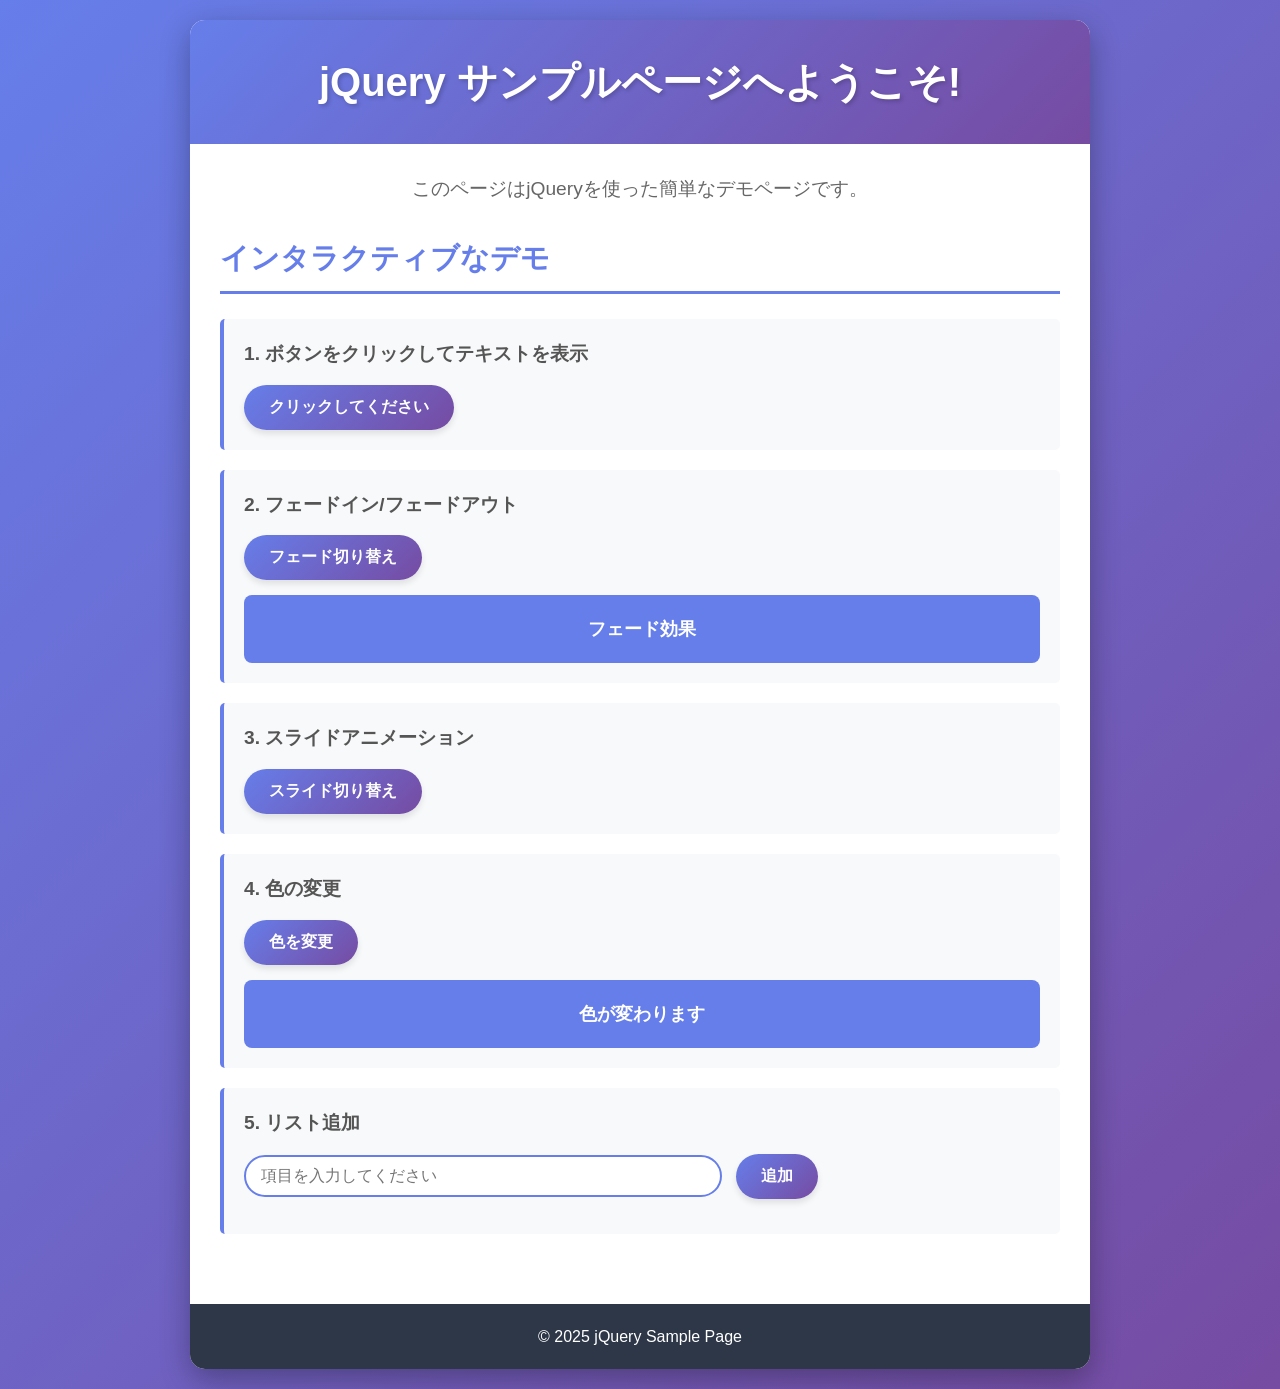
==== index.html @ 2f4ea009 "Add jQuery sample web page with interactive demos Created a complete jQuery sample page with the fol" ====
<!DOCTYPE html>
<html lang="ja">
<head>
    <meta charset="UTF-8">
    <meta name="viewport" content="width=device-width, initial-scale=1.0">
    <title>jQuery サンプルページ</title>
    <link rel="stylesheet" href="css/style.css">
</head>
<body>
    <div class="container">
        <header>
            <h1>jQuery サンプルページへようこそ!</h1>
        </header>

        <main>
            <section class="intro">
                <p>このページはjQueryを使った簡単なデモページです。</p>
            </section>

            <section class="demo-section">
                <h2>インタラクティブなデモ</h2>

                <div class="demo-box">
                    <h3>1. ボタンをクリックしてテキストを表示</h3>
                    <button id="showText" class="btn">クリックしてください</button>
                    <p id="hiddenText" class="hidden">こんにちは!jQueryが動いています!</p>
                </div>

                <div class="demo-box">
                    <h3>2. フェードイン/フェードアウト</h3>
                    <button id="fadeToggle" class="btn">フェード切り替え</button>
                    <div id="fadeBox" class="color-box">フェード効果</div>
                </div>

                <div class="demo-box">
                    <h3>3. スライドアニメーション</h3>
                    <button id="slideToggle" class="btn">スライド切り替え</button>
                    <div id="slideContent" class="slide-content">
                        <p>これはスライドで表示されるコンテンツです。</p>
                        <p>jQueryのアニメーション機能を使っています。</p>
                    </div>
                </div>

                <div class="demo-box">
                    <h3>4. 色の変更</h3>
                    <button id="changeColor" class="btn">色を変更</button>
                    <div id="colorBox" class="color-box">色が変わります</div>
                </div>

                <div class="demo-box">
                    <h3>5. リスト追加</h3>
                    <input type="text" id="itemInput" placeholder="項目を入力してください">
                    <button id="addItem" class="btn">追加</button>
                    <ul id="itemList"></ul>
                </div>
            </section>
        </main>

        <footer>
            <p>&copy; 2025 jQuery Sample Page</p>
        </footer>
    </div>

    <!-- jQuery CDN -->
    <script src="https://code.jquery.com/jquery-3.7.1.min.js"></script>
    <!-- カスタムJavaScript -->
    <script src="js/main.js"></script>
</body>
</html>
---- css/style.css ----
/* リセットとベーススタイル */
* {
    margin: 0;
    padding: 0;
    box-sizing: border-box;
}

body {
    font-family: 'Segoe UI', Tahoma, Geneva, Verdana, sans-serif;
    line-height: 1.6;
    color: #333;
    background: linear-gradient(135deg, #667eea 0%, #764ba2 100%);
    min-height: 100vh;
    padding: 20px;
}

/* コンテナ */
.container {
    max-width: 900px;
    margin: 0 auto;
    background: white;
    border-radius: 15px;
    box-shadow: 0 10px 30px rgba(0, 0, 0, 0.3);
    overflow: hidden;
}

/* ヘッダー */
header {
    background: linear-gradient(135deg, #667eea 0%, #764ba2 100%);
    color: white;
    padding: 30px;
    text-align: center;
}

header h1 {
    font-size: 2.5rem;
    text-shadow: 2px 2px 4px rgba(0, 0, 0, 0.2);
}

/* メインコンテンツ */
main {
    padding: 30px;
}

.intro {
    text-align: center;
    margin-bottom: 30px;
    font-size: 1.2rem;
    color: #666;
}

/* デモセクション */
.demo-section h2 {
    color: #667eea;
    margin-bottom: 25px;
    font-size: 1.8rem;
    border-bottom: 3px solid #667eea;
    padding-bottom: 10px;
}

.demo-box {
    background: #f8f9fa;
    border-left: 4px solid #667eea;
    padding: 20px;
    margin-bottom: 20px;
    border-radius: 5px;
    transition: transform 0.3s ease;
}

.demo-box:hover {
    transform: translateX(5px);
    box-shadow: 0 4px 8px rgba(0, 0, 0, 0.1);
}

.demo-box h3 {
    color: #555;
    margin-bottom: 15px;
    font-size: 1.2rem;
}

/* ボタンスタイル */
.btn {
    background: linear-gradient(135deg, #667eea 0%, #764ba2 100%);
    color: white;
    border: none;
    padding: 12px 25px;
    border-radius: 25px;
    cursor: pointer;
    font-size: 1rem;
    font-weight: bold;
    transition: all 0.3s ease;
    box-shadow: 0 4px 6px rgba(0, 0, 0, 0.1);
}

.btn:hover {
    transform: translateY(-2px);
    box-shadow: 0 6px 12px rgba(0, 0, 0, 0.2);
}

.btn:active {
    transform: translateY(0);
    box-shadow: 0 2px 4px rgba(0, 0, 0, 0.2);
}

/* ユーティリティクラス */
.hidden {
    display: none;
}

/* カラーボックス */
.color-box {
    background: #667eea;
    color: white;
    padding: 20px;
    margin-top: 15px;
    border-radius: 8px;
    text-align: center;
    font-weight: bold;
    font-size: 1.1rem;
    transition: all 0.3s ease;
}

/* スライドコンテンツ */
.slide-content {
    background: #e9ecef;
    padding: 20px;
    margin-top: 15px;
    border-radius: 8px;
    display: none;
}

.slide-content p {
    margin-bottom: 10px;
}

/* 入力フィールド */
#itemInput {
    padding: 10px 15px;
    border: 2px solid #667eea;
    border-radius: 25px;
    font-size: 1rem;
    width: 60%;
    margin-right: 10px;
    outline: none;
    transition: border-color 0.3s ease;
}

#itemInput:focus {
    border-color: #764ba2;
}

/* リスト */
#itemList {
    margin-top: 15px;
    list-style: none;
}

#itemList li {
    background: white;
    padding: 12px 15px;
    margin-bottom: 8px;
    border-left: 4px solid #667eea;
    border-radius: 4px;
    box-shadow: 0 2px 4px rgba(0, 0, 0, 0.1);
    animation: slideIn 0.3s ease;
}

@keyframes slideIn {
    from {
        opacity: 0;
        transform: translateX(-20px);
    }
    to {
        opacity: 1;
        transform: translateX(0);
    }
}

/* フッター */
footer {
    background: #2d3748;
    color: white;
    text-align: center;
    padding: 20px;
    margin-top: 20px;
}

/* レスポンシブデザイン */
@media (max-width: 768px) {
    header h1 {
        font-size: 1.8rem;
    }

    .demo-section h2 {
        font-size: 1.4rem;
    }

    #itemInput {
        width: 100%;
        margin-bottom: 10px;
    }

    .container {
        margin: 0;
        border-radius: 0;
    }
}
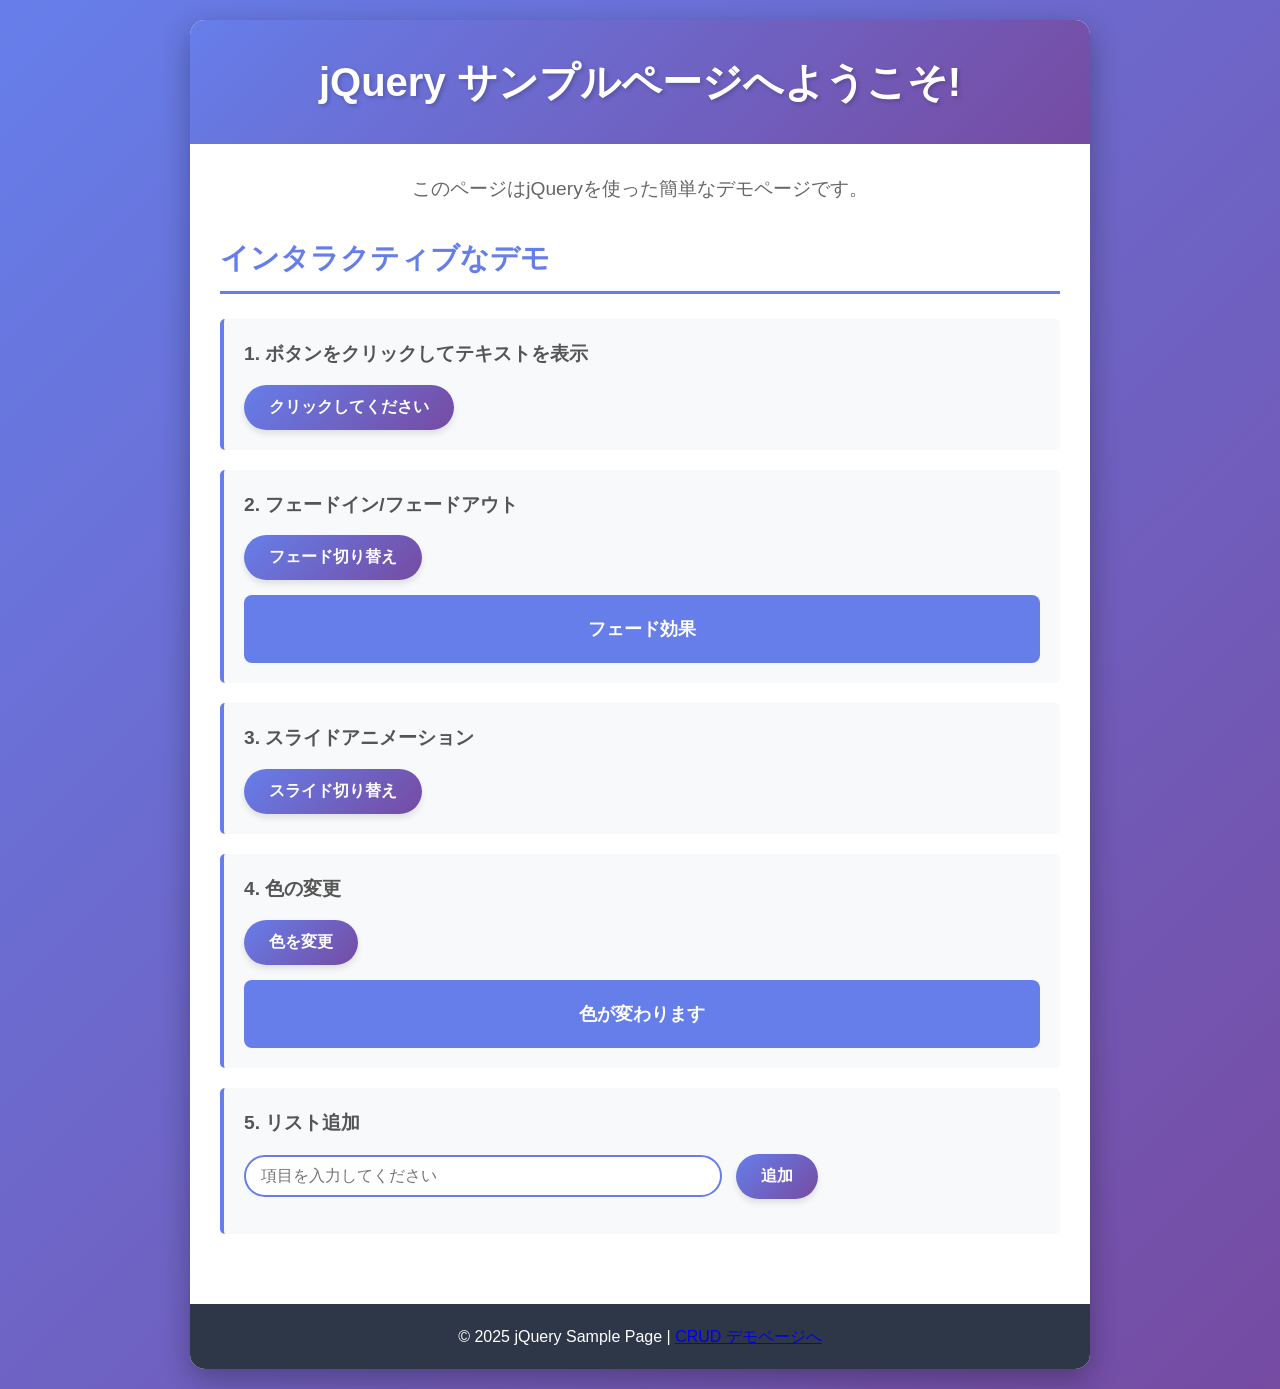
==== commit fc016e71: "Add CRUD demo page with localStorage functionality - Create new task management app with full CRUD o" ====
--- a/index.html
+++ b/index.html
@@ -57,7 +57,7 @@
         </main>
 
         <footer>
-            <p>&copy; 2025 jQuery Sample Page</p>
+            <p>&copy; 2025 jQuery Sample Page | <a href="crud.html">CRUD デモページへ</a></p>
         </footer>
     </div>
 
